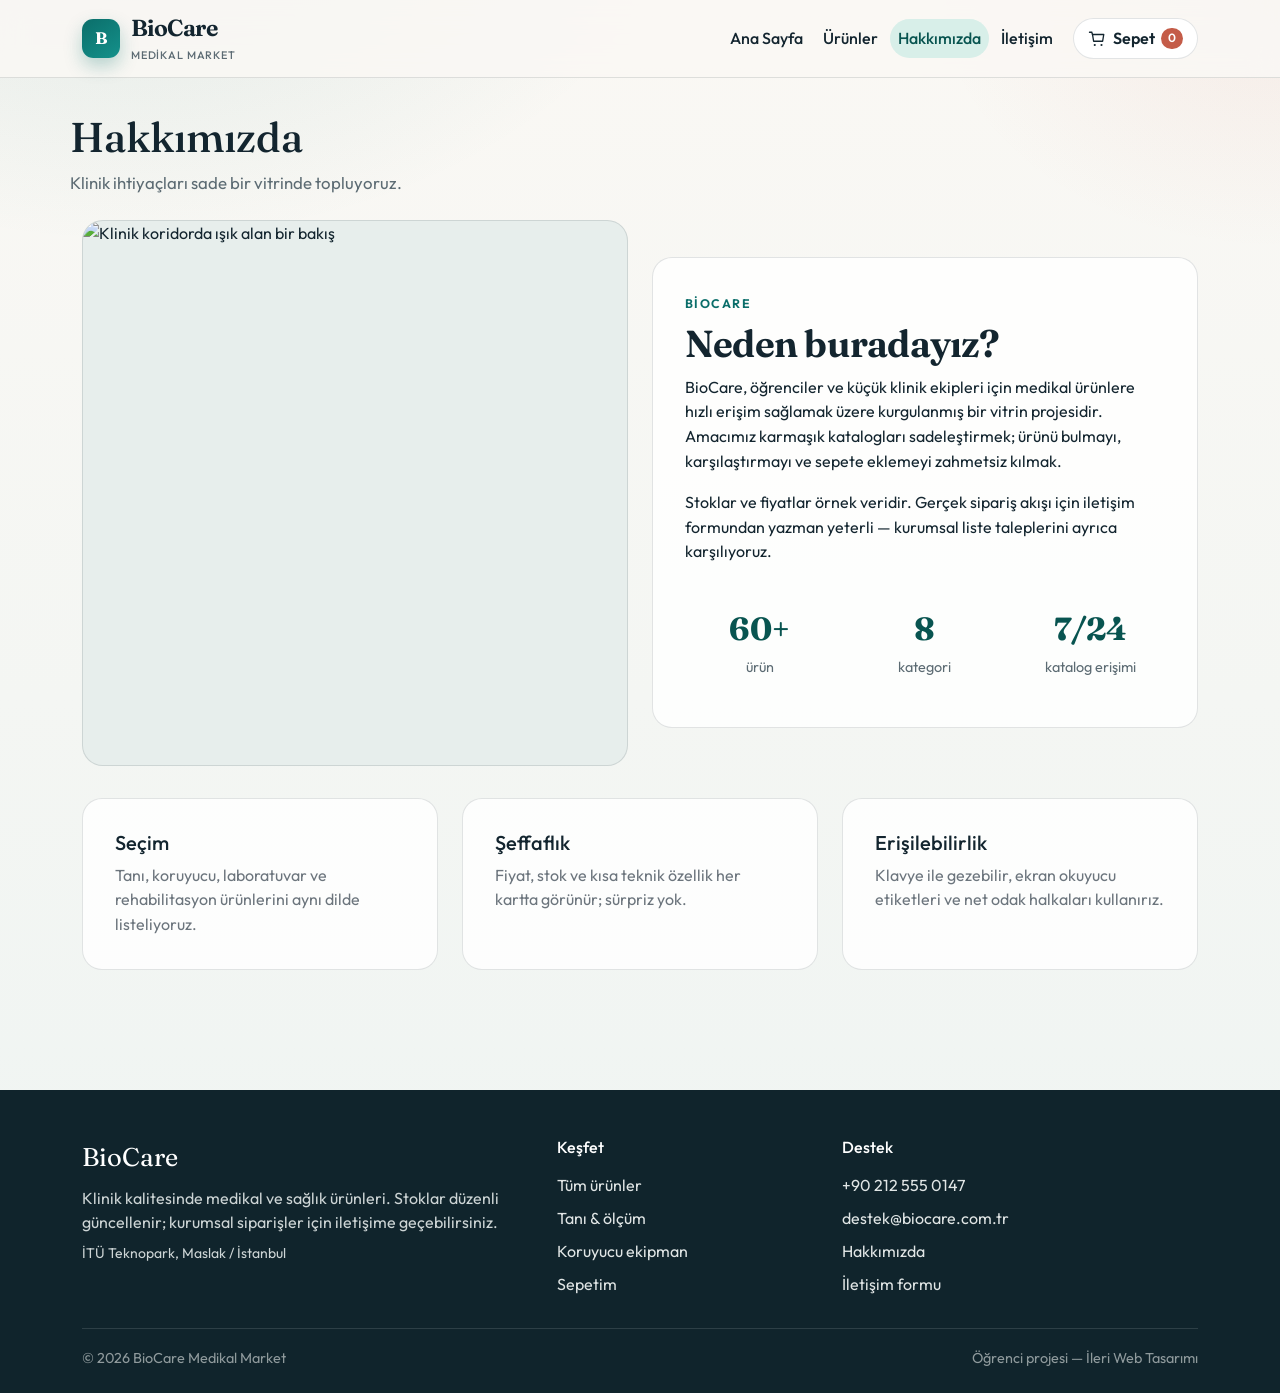
==== hakkimizda.html @ f1eca4d8 "BioCare medikal e-ticaret frontend: Bootstrap 5 + Vue 3 Çok sayfalı biyomedikal vitrin; 64 ürün JSON" ====
<!DOCTYPE html>
<html lang="tr">
<head>
  <meta charset="UTF-8">
  <meta name="viewport" content="width=device-width, initial-scale=1">
  <meta name="description" content="BioCare hakkında — medikal tedarik yaklaşımımız.">
  <title>Hakkımızda | BioCare</title>
  <link rel="preconnect" href="https://fonts.googleapis.com">
  <link rel="preconnect" href="https://fonts.gstatic.com" crossorigin>
  <link href="https://fonts.googleapis.com/css2?family=Fraunces:opsz,wght@9..144,500;9..144,650&family=Outfit:wght@400;500;600;700&display=swap" rel="stylesheet">
  <link href="https://cdn.jsdelivr.net/npm/bootstrap@5.3.3/dist/css/bootstrap.min.css" rel="stylesheet">
  <link href="css/main.css" rel="stylesheet">
</head>
<body data-page="hakkimizda">
  <a class="skip-link" href="#icerik">İçeriğe atla</a>
  <div id="site-header"></div>

  <main id="icerik">
    <div class="container bc-page-hero">
      <h1>Hakkımızda</h1>
      <p class="bc-lead">Klinik ihtiyaçları sade bir vitrinde topluyoruz.</p>
    </div>

    <section class="bc-section pt-3">
      <div class="container">
        <div class="row g-4 align-items-center">
          <div class="col-lg-6">
            <div class="bc-detail-media">
              <img
                src="https://images.unsplash.com/photo-1631815588090-d4bfec5b1ccb?auto=format&fit=crop&w=1200&q=80"
                alt="Klinik koridorda ışık alan bir bakış"
                width="1200"
                height="900">
            </div>
          </div>
          <div class="col-lg-6">
            <div class="bc-panel">
              <span class="bc-kicker">BioCare</span>
              <h2 class="bc-title h3">Neden buradayız?</h2>
              <p>
                BioCare, öğrenciler ve küçük klinik ekipleri için medikal ürünlere hızlı erişim
                sağlamak üzere kurgulanmış bir vitrin projesidir. Amacımız karmaşık katalogları
                sadeleştirmek; ürünü bulmayı, karşılaştırmayı ve sepete eklemeyi zahmetsiz kılmak.
              </p>
              <p class="mb-0">
                Stoklar ve fiyatlar örnek veridir. Gerçek sipariş akışı için iletişim formundan
                yazman yeterli — kurumsal liste taleplerini ayrıca karşılıyoruz.
              </p>
              <div class="bc-stat-row">
                <div class="bc-stat"><strong>60+</strong><span>ürün</span></div>
                <div class="bc-stat"><strong>8</strong><span>kategori</span></div>
                <div class="bc-stat"><strong>7/24</strong><span>katalog erişimi</span></div>
              </div>
            </div>
          </div>
        </div>

        <div class="row g-4 mt-2">
          <div class="col-md-4">
            <div class="bc-panel h-100">
              <h3 class="h5">Seçim</h3>
              <p class="mb-0 text-secondary">Tanı, koruyucu, laboratuvar ve rehabilitasyon ürünlerini aynı dilde listeliyoruz.</p>
            </div>
          </div>
          <div class="col-md-4">
            <div class="bc-panel h-100">
              <h3 class="h5">Şeffaflık</h3>
              <p class="mb-0 text-secondary">Fiyat, stok ve kısa teknik özellik her kartta görünür; sürpriz yok.</p>
            </div>
          </div>
          <div class="col-md-4">
            <div class="bc-panel h-100">
              <h3 class="h5">Erişilebilirlik</h3>
              <p class="mb-0 text-secondary">Klavye ile gezebilir, ekran okuyucu etiketleri ve net odak halkaları kullanırız.</p>
            </div>
          </div>
        </div>
      </div>
    </section>
  </main>

  <div id="site-footer"></div>

  <script src="https://cdn.jsdelivr.net/npm/bootstrap@5.3.3/dist/js/bootstrap.bundle.min.js"></script>
  <script src="js/cart.js"></script>
  <script src="js/utils.js"></script>
  <script src="js/static.js"></script>
</body>
</html>
---- css/main.css ----
/* BioCare — ana stiller
   Renk ve tipografi değişkenlerini buradan kolayca değiştirebilirsin. */

:root {
  --bc-ink: #13252f;
  --bc-teal: #0b6e6a;
  --bc-teal-dark: #085450;
  --bc-mint: #d8efe9;
  --bc-sand: #f3efe6;
  --bc-cream: #faf8f4;
  --bc-coral: #c45c48;
  --bc-line: rgba(19, 37, 47, 0.12);
  --bc-muted: #5c6b73;
  --bc-white: #ffffff;
  --bc-shadow: 0 18px 40px rgba(19, 37, 47, 0.08);
  --bc-radius: 1.1rem;
  --bc-font-display: "Fraunces", Georgia, serif;
  --bc-font-body: "Outfit", system-ui, sans-serif;
  --bc-max: 1140px;
  --bc-header-h: 4.5rem;
}

*,
*::before,
*::after {
  box-sizing: border-box;
}

html {
  scroll-behavior: smooth;
}

body {
  margin: 0;
  font-family: var(--bc-font-body);
  color: var(--bc-ink);
  background:
    radial-gradient(ellipse 80% 50% at 10% -10%, rgba(11, 110, 106, 0.12), transparent 55%),
    radial-gradient(ellipse 60% 40% at 100% 0%, rgba(196, 92, 72, 0.08), transparent 45%),
    linear-gradient(180deg, var(--bc-cream) 0%, #eef4f2 100%);
  min-height: 100vh;
  line-height: 1.55;
}

img {
  max-width: 100%;
  height: auto;
  display: block;
}

a {
  color: var(--bc-teal-dark);
  text-decoration-thickness: 1px;
  text-underline-offset: 0.2em;
}

a:hover {
  color: var(--bc-coral);
}

:focus-visible {
  outline: 3px solid var(--bc-teal);
  outline-offset: 3px;
}

.skip-link {
  position: absolute;
  left: 1rem;
  top: -100px;
  z-index: 2000;
  background: var(--bc-ink);
  color: var(--bc-white);
  padding: 0.75rem 1rem;
  border-radius: 0.5rem;
}

.skip-link:focus {
  top: 1rem;
}

/* ---------- Header ---------- */
.bc-header {
  position: sticky;
  top: 0;
  z-index: 1030;
  backdrop-filter: blur(14px);
  background: rgba(250, 248, 244, 0.88);
  border-bottom: 1px solid var(--bc-line);
}

.bc-brand {
  display: inline-flex;
  align-items: center;
  gap: 0.65rem;
  text-decoration: none;
  color: var(--bc-ink);
}

.bc-brand:hover {
  color: var(--bc-ink);
}

.bc-brand__mark {
  width: 2.4rem;
  height: 2.4rem;
  border-radius: 0.7rem;
  background: linear-gradient(145deg, var(--bc-teal) 0%, #14918b 100%);
  color: var(--bc-white);
  display: grid;
  place-items: center;
  font-family: var(--bc-font-display);
  font-weight: 700;
  font-size: 1.05rem;
  box-shadow: 0 8px 18px rgba(11, 110, 106, 0.28);
}

.bc-brand__text {
  font-family: var(--bc-font-display);
  font-size: 1.45rem;
  font-weight: 650;
  letter-spacing: -0.02em;
  line-height: 1;
}

.bc-brand__sub {
  display: block;
  font-family: var(--bc-font-body);
  font-size: 0.68rem;
  font-weight: 500;
  letter-spacing: 0.08em;
  text-transform: uppercase;
  color: var(--bc-muted);
  margin-top: 0.2rem;
}

.bc-nav .nav-link {
  color: var(--bc-ink);
  font-weight: 500;
  padding: 0.45rem 0.85rem;
  border-radius: 999px;
}

.bc-nav .nav-link:hover,
.bc-nav .nav-link.active {
  background: var(--bc-mint);
  color: var(--bc-teal-dark);
}

.bc-cart-btn {
  position: relative;
  border: 1px solid var(--bc-line);
  background: var(--bc-white);
  color: var(--bc-ink);
  border-radius: 999px;
  padding: 0.45rem 0.9rem;
  display: inline-flex;
  align-items: center;
  gap: 0.4rem;
  font-weight: 600;
  text-decoration: none;
}

.bc-cart-btn:hover {
  border-color: var(--bc-teal);
  color: var(--bc-teal-dark);
}

.bc-cart-count {
  min-width: 1.35rem;
  height: 1.35rem;
  border-radius: 999px;
  background: var(--bc-coral);
  color: #fff;
  font-size: 0.75rem;
  display: inline-grid;
  place-items: center;
  padding: 0 0.3rem;
}

/* ---------- Hero ---------- */
.bc-hero {
  position: relative;
  min-height: min(88vh, 760px);
  display: grid;
  align-items: end;
  overflow: hidden;
  color: #f7fbfa;
}

.bc-hero__media {
  position: absolute;
  inset: 0;
  z-index: 0;
}

.bc-hero__media img {
  width: 100%;
  height: 100%;
  object-fit: cover;
  transform: scale(1.04);
  animation: bc-kenburns 18s ease-in-out infinite alternate;
}

.bc-hero__shade {
  position: absolute;
  inset: 0;
  background:
    linear-gradient(90deg, rgba(10, 28, 34, 0.82) 0%, rgba(10, 28, 34, 0.45) 48%, rgba(10, 28, 34, 0.2) 100%),
    linear-gradient(0deg, rgba(10, 28, 34, 0.55) 0%, transparent 45%);
}

.bc-hero__content {
  position: relative;
  z-index: 1;
  padding: clamp(3rem, 8vw, 5.5rem) 0 clamp(2.5rem, 6vw, 4rem);
  max-width: 36rem;
}

.bc-hero__brand {
  font-family: var(--bc-font-display);
  font-size: clamp(2.8rem, 7vw, 4.6rem);
  font-weight: 650;
  letter-spacing: -0.03em;
  line-height: 0.95;
  margin: 0 0 1rem;
  animation: bc-rise 0.9s ease both;
}

.bc-hero__lead {
  font-size: clamp(1.05rem, 2.2vw, 1.25rem);
  color: rgba(247, 251, 250, 0.9);
  margin: 0 0 1.6rem;
  max-width: 28rem;
  animation: bc-rise 0.9s ease 0.12s both;
}

.bc-hero__actions {
  display: flex;
  flex-wrap: wrap;
  gap: 0.75rem;
  animation: bc-rise 0.9s ease 0.22s both;
}

@keyframes bc-kenburns {
  from { transform: scale(1.04) translate3d(0, 0, 0); }
  to { transform: scale(1.1) translate3d(-1.5%, 1%, 0); }
}

@keyframes bc-rise {
  from { opacity: 0; transform: translateY(18px); }
  to { opacity: 1; transform: translateY(0); }
}

@keyframes bc-fade-in {
  from { opacity: 0; }
  to { opacity: 1; }
}

/* ---------- Buttons ---------- */
.btn-bc {
  --bs-btn-bg: var(--bc-teal);
  --bs-btn-border-color: var(--bc-teal);
  --bs-btn-hover-bg: var(--bc-teal-dark);
  --bs-btn-hover-border-color: var(--bc-teal-dark);
  --bs-btn-color: #fff;
  --bs-btn-hover-color: #fff;
  --bs-btn-active-bg: var(--bc-teal-dark);
  --bs-btn-active-border-color: var(--bc-teal-dark);
  --bs-btn-active-color: #fff;
  border-radius: 999px;
  font-weight: 600;
  padding: 0.7rem 1.35rem;
}

.btn-bc-outline {
  --bs-btn-color: #f7fbfa;
  --bs-btn-border-color: rgba(247, 251, 250, 0.55);
  --bs-btn-hover-bg: rgba(247, 251, 250, 0.12);
  --bs-btn-hover-border-color: #f7fbfa;
  --bs-btn-hover-color: #fff;
  border-radius: 999px;
  font-weight: 600;
  padding: 0.7rem 1.35rem;
}

.btn-bc-ghost {
  border-radius: 999px;
  font-weight: 600;
  border: 1px solid var(--bc-line);
  background: var(--bc-white);
  color: var(--bc-ink);
}

.btn-bc-ghost:hover {
  border-color: var(--bc-teal);
  color: var(--bc-teal-dark);
  background: var(--bc-mint);
}

.btn-bc-coral {
  background: var(--bc-coral);
  border-color: var(--bc-coral);
  color: #fff;
  border-radius: 999px;
  font-weight: 600;
}

.btn-bc-coral:hover {
  background: #a84a39;
  border-color: #a84a39;
  color: #fff;
}

/* ---------- Sections ---------- */
.bc-section {
  padding: clamp(2.5rem, 6vw, 4.5rem) 0;
}

.bc-section__head {
  max-width: 36rem;
  margin-bottom: 2rem;
}

.bc-kicker {
  display: inline-block;
  font-size: 0.78rem;
  letter-spacing: 0.12em;
  text-transform: uppercase;
  color: var(--bc-teal);
  font-weight: 650;
  margin-bottom: 0.5rem;
}

.bc-title {
  font-family: var(--bc-font-display);
  font-weight: 650;
  letter-spacing: -0.02em;
  font-size: clamp(1.7rem, 3.5vw, 2.35rem);
  margin: 0 0 0.6rem;
  line-height: 1.15;
}

.bc-lead {
  color: var(--bc-muted);
  margin: 0;
  font-size: 1.05rem;
}

/* ---------- Category strip ---------- */
.bc-cats {
  display: grid;
  grid-template-columns: repeat(2, minmax(0, 1fr));
  gap: 0.75rem;
}

@media (min-width: 768px) {
  .bc-cats {
    grid-template-columns: repeat(4, minmax(0, 1fr));
  }
}

.bc-cat {
  display: block;
  text-decoration: none;
  color: var(--bc-ink);
  background: rgba(255, 255, 255, 0.72);
  border: 1px solid var(--bc-line);
  border-radius: var(--bc-radius);
  padding: 1.1rem 1rem;
  transition: transform 0.25s ease, border-color 0.25s ease, background 0.25s ease;
}

.bc-cat:hover {
  transform: translateY(-3px);
  border-color: rgba(11, 110, 106, 0.35);
  background: var(--bc-white);
  color: var(--bc-ink);
}

.bc-cat__icon {
  width: 2.4rem;
  height: 2.4rem;
  border-radius: 0.75rem;
  background: var(--bc-mint);
  color: var(--bc-teal-dark);
  display: grid;
  place-items: center;
  margin-bottom: 0.75rem;
}

.bc-cat__name {
  font-weight: 650;
  font-size: 0.98rem;
}

.bc-cat__count {
  display: block;
  color: var(--bc-muted);
  font-size: 0.85rem;
  margin-top: 0.15rem;
}

/* ---------- Product cards ---------- */
.bc-grid {
  display: grid;
  grid-template-columns: repeat(2, minmax(0, 1fr));
  gap: 1rem;
}

@media (min-width: 768px) {
  .bc-grid {
    grid-template-columns: repeat(3, minmax(0, 1fr));
    gap: 1.25rem;
  }
}

@media (min-width: 1100px) {
  .bc-grid {
    grid-template-columns: repeat(4, minmax(0, 1fr));
  }
}

.bc-product {
  background: var(--bc-white);
  border: 1px solid var(--bc-line);
  border-radius: calc(var(--bc-radius) + 0.15rem);
  overflow: hidden;
  display: flex;
  flex-direction: column;
  height: 100%;
  transition: transform 0.28s ease, box-shadow 0.28s ease;
  animation: bc-fade-in 0.5s ease both;
}

.bc-product:hover {
  transform: translateY(-4px);
  box-shadow: var(--bc-shadow);
}

.bc-product__media {
  position: relative;
  aspect-ratio: 1 / 1;
  background: #e7eeec;
  overflow: hidden;
}

.bc-product__media img {
  width: 100%;
  height: 100%;
  object-fit: cover;
  transition: transform 0.45s ease;
}

.bc-product:hover .bc-product__media img {
  transform: scale(1.05);
}

.bc-product__badge {
  position: absolute;
  left: 0.75rem;
  top: 0.75rem;
  background: var(--bc-ink);
  color: #fff;
  font-size: 0.72rem;
  font-weight: 650;
  letter-spacing: 0.04em;
  text-transform: uppercase;
  padding: 0.3rem 0.55rem;
  border-radius: 0.4rem;
}

.bc-product__badge.is-sale {
  background: var(--bc-coral);
}

.bc-product__body {
  padding: 0.95rem 1rem 1.1rem;
  display: flex;
  flex-direction: column;
  flex: 1;
  gap: 0.35rem;
}

.bc-product__cat {
  font-size: 0.75rem;
  letter-spacing: 0.06em;
  text-transform: uppercase;
  color: var(--bc-muted);
  font-weight: 600;
}

.bc-product__name {
  font-family: var(--bc-font-display);
  font-size: 1.05rem;
  font-weight: 600;
  margin: 0;
  line-height: 1.25;
}

.bc-product__name a {
  color: inherit;
  text-decoration: none;
}

.bc-product__name a:hover {
  color: var(--bc-teal);
}

.bc-product__meta {
  display: flex;
  align-items: center;
  justify-content: space-between;
  gap: 0.5rem;
  margin-top: auto;
  padding-top: 0.55rem;
}

.bc-price {
  font-weight: 700;
  font-size: 1.05rem;
  color: var(--bc-ink);
}

.bc-price s {
  color: var(--bc-muted);
  font-weight: 500;
  font-size: 0.85rem;
  margin-right: 0.35rem;
}

.bc-rating {
  font-size: 0.85rem;
  color: var(--bc-muted);
  white-space: nowrap;
}

.bc-rating span {
  color: #b7791f;
  font-weight: 700;
}

.bc-product__actions {
  display: grid;
  grid-template-columns: 1fr auto;
  gap: 0.45rem;
  margin-top: 0.65rem;
}

.bc-product__actions .btn {
  border-radius: 999px;
  font-size: 0.88rem;
  padding: 0.45rem 0.8rem;
}

/* ---------- Filters ---------- */
.bc-toolbar {
  background: rgba(255, 255, 255, 0.8);
  border: 1px solid var(--bc-line);
  border-radius: var(--bc-radius);
  padding: 1rem;
  margin-bottom: 1.5rem;
}

.bc-toolbar .form-control,
.bc-toolbar .form-select {
  border-radius: 0.75rem;
  border-color: var(--bc-line);
  padding: 0.65rem 0.9rem;
}

.bc-toolbar .form-control:focus,
.bc-toolbar .form-select:focus {
  border-color: var(--bc-teal);
  box-shadow: 0 0 0 0.2rem rgba(11, 110, 106, 0.18);
}

.bc-chip-row {
  display: flex;
  flex-wrap: wrap;
  gap: 0.45rem;
}

.bc-chip {
  border: 1px solid var(--bc-line);
  background: var(--bc-white);
  color: var(--bc-ink);
  border-radius: 999px;
  padding: 0.35rem 0.85rem;
  font-size: 0.88rem;
  font-weight: 550;
}

.bc-chip.is-active,
.bc-chip:hover {
  background: var(--bc-mint);
  border-color: rgba(11, 110, 106, 0.35);
  color: var(--bc-teal-dark);
}

.bc-result-count {
  color: var(--bc-muted);
  font-size: 0.92rem;
}

/* ---------- Product detail ---------- */
.bc-detail-media {
  border-radius: calc(var(--bc-radius) + 0.2rem);
  overflow: hidden;
  background: #e7eeec;
  border: 1px solid var(--bc-line);
}

.bc-detail-media img {
  width: 100%;
  aspect-ratio: 1;
  object-fit: cover;
}

.bc-thumbs {
  display: flex;
  gap: 0.5rem;
  margin-top: 0.75rem;
}

.bc-thumbs button {
  border: 2px solid transparent;
  padding: 0;
  border-radius: 0.7rem;
  overflow: hidden;
  width: 4.5rem;
  height: 4.5rem;
  background: #e7eeec;
}

.bc-thumbs button.is-active,
.bc-thumbs button:hover {
  border-color: var(--bc-teal);
}

.bc-thumbs img {
  width: 100%;
  height: 100%;
  object-fit: cover;
}

.bc-spec-list {
  list-style: none;
  padding: 0;
  margin: 1rem 0 0;
}

.bc-spec-list li {
  position: relative;
  padding: 0.45rem 0 0.45rem 1.4rem;
  border-bottom: 1px dashed var(--bc-line);
}

.bc-spec-list li::before {
  content: "";
  width: 0.55rem;
  height: 0.55rem;
  border-radius: 50%;
  background: var(--bc-teal);
  position: absolute;
  left: 0.2rem;
  top: 0.85rem;
}

/* ---------- Cart ---------- */
.bc-cart-table {
  background: var(--bc-white);
  border: 1px solid var(--bc-line);
  border-radius: var(--bc-radius);
  overflow: hidden;
}

.bc-cart-item {
  display: grid;
  grid-template-columns: 4.5rem 1fr auto;
  gap: 0.85rem;
  padding: 1rem;
  border-bottom: 1px solid var(--bc-line);
  align-items: center;
}

.bc-cart-item:last-child {
  border-bottom: 0;
}

.bc-cart-item img {
  width: 4.5rem;
  height: 4.5rem;
  object-fit: cover;
  border-radius: 0.7rem;
}

.bc-qty {
  display: inline-flex;
  align-items: center;
  border: 1px solid var(--bc-line);
  border-radius: 999px;
  overflow: hidden;
}

.bc-qty button {
  border: 0;
  background: transparent;
  width: 2rem;
  height: 2rem;
  font-weight: 700;
}

.bc-qty span {
  min-width: 1.5rem;
  text-align: center;
  font-weight: 650;
}

.bc-summary {
  background: var(--bc-white);
  border: 1px solid var(--bc-line);
  border-radius: var(--bc-radius);
  padding: 1.25rem;
  position: sticky;
  top: calc(var(--bc-header-h) + 1rem);
}

/* ---------- About / Contact ---------- */
.bc-panel {
  background: rgba(255, 255, 255, 0.82);
  border: 1px solid var(--bc-line);
  border-radius: calc(var(--bc-radius) + 0.15rem);
  padding: clamp(1.25rem, 3vw, 2rem);
}

.bc-stat-row {
  display: grid;
  grid-template-columns: repeat(3, minmax(0, 1fr));
  gap: 1rem;
  margin-top: 1.5rem;
}

.bc-stat {
  text-align: center;
  padding: 1rem 0.5rem;
}

.bc-stat strong {
  display: block;
  font-family: var(--bc-font-display);
  font-size: clamp(1.5rem, 3vw, 2rem);
  color: var(--bc-teal-dark);
}

.bc-stat span {
  color: var(--bc-muted);
  font-size: 0.9rem;
}

.bc-form .form-control,
.bc-form .form-select {
  border-radius: 0.75rem;
  border-color: var(--bc-line);
  padding: 0.7rem 0.95rem;
}

.bc-form .form-control:focus,
.bc-form .form-select:focus {
  border-color: var(--bc-teal);
  box-shadow: 0 0 0 0.2rem rgba(11, 110, 106, 0.18);
}

.bc-form label {
  font-weight: 600;
  margin-bottom: 0.35rem;
}

/* ---------- Footer ---------- */
.bc-footer {
  margin-top: 3rem;
  background: #10242c;
  color: rgba(247, 251, 250, 0.82);
  padding: 3rem 0 1.5rem;
}

.bc-footer a {
  color: rgba(247, 251, 250, 0.9);
  text-decoration: none;
}

.bc-footer a:hover {
  color: #fff;
  text-decoration: underline;
}

.bc-footer__brand {
  font-family: var(--bc-font-display);
  font-size: 1.6rem;
  color: #fff;
  margin-bottom: 0.5rem;
}

.bc-footer__bottom {
  border-top: 1px solid rgba(255, 255, 255, 0.12);
  margin-top: 2rem;
  padding-top: 1.1rem;
  font-size: 0.9rem;
  color: rgba(247, 251, 250, 0.55);
}

/* ---------- Toast ---------- */
.bc-toast-wrap {
  position: fixed;
  right: 1rem;
  bottom: 1rem;
  z-index: 1080;
  display: grid;
  gap: 0.5rem;
}

.bc-toast {
  background: var(--bc-ink);
  color: #fff;
  padding: 0.85rem 1.1rem;
  border-radius: 0.85rem;
  box-shadow: var(--bc-shadow);
  animation: bc-rise 0.35s ease both;
  max-width: 20rem;
}

/* ---------- Empty / loading ---------- */
.bc-empty {
  text-align: center;
  padding: 3rem 1rem;
  color: var(--bc-muted);
}

.bc-page-hero {
  padding: 2.2rem 0 0.5rem;
}

.bc-page-hero h1 {
  font-family: var(--bc-font-display);
  font-size: clamp(1.8rem, 4vw, 2.6rem);
  margin: 0 0 0.4rem;
}

/* Reduced motion */
@media (prefers-reduced-motion: reduce) {
  html { scroll-behavior: auto; }
  .bc-hero__media img,
  .bc-product,
  .bc-hero__brand,
  .bc-hero__lead,
  .bc-hero__actions,
  .bc-toast {
    animation: none !important;
  }
  .bc-product:hover .bc-product__media img,
  .bc-product:hover {
    transform: none;
  }
}

/* Mobile tweaks */
@media (max-width: 575.98px) {
  .bc-product__actions {
    grid-template-columns: 1fr;
  }

  .bc-cart-item {
    grid-template-columns: 3.5rem 1fr;
  }

  .bc-cart-item__price {
    grid-column: 2;
  }

  .bc-stat-row {
    grid-template-columns: 1fr;
  }
}
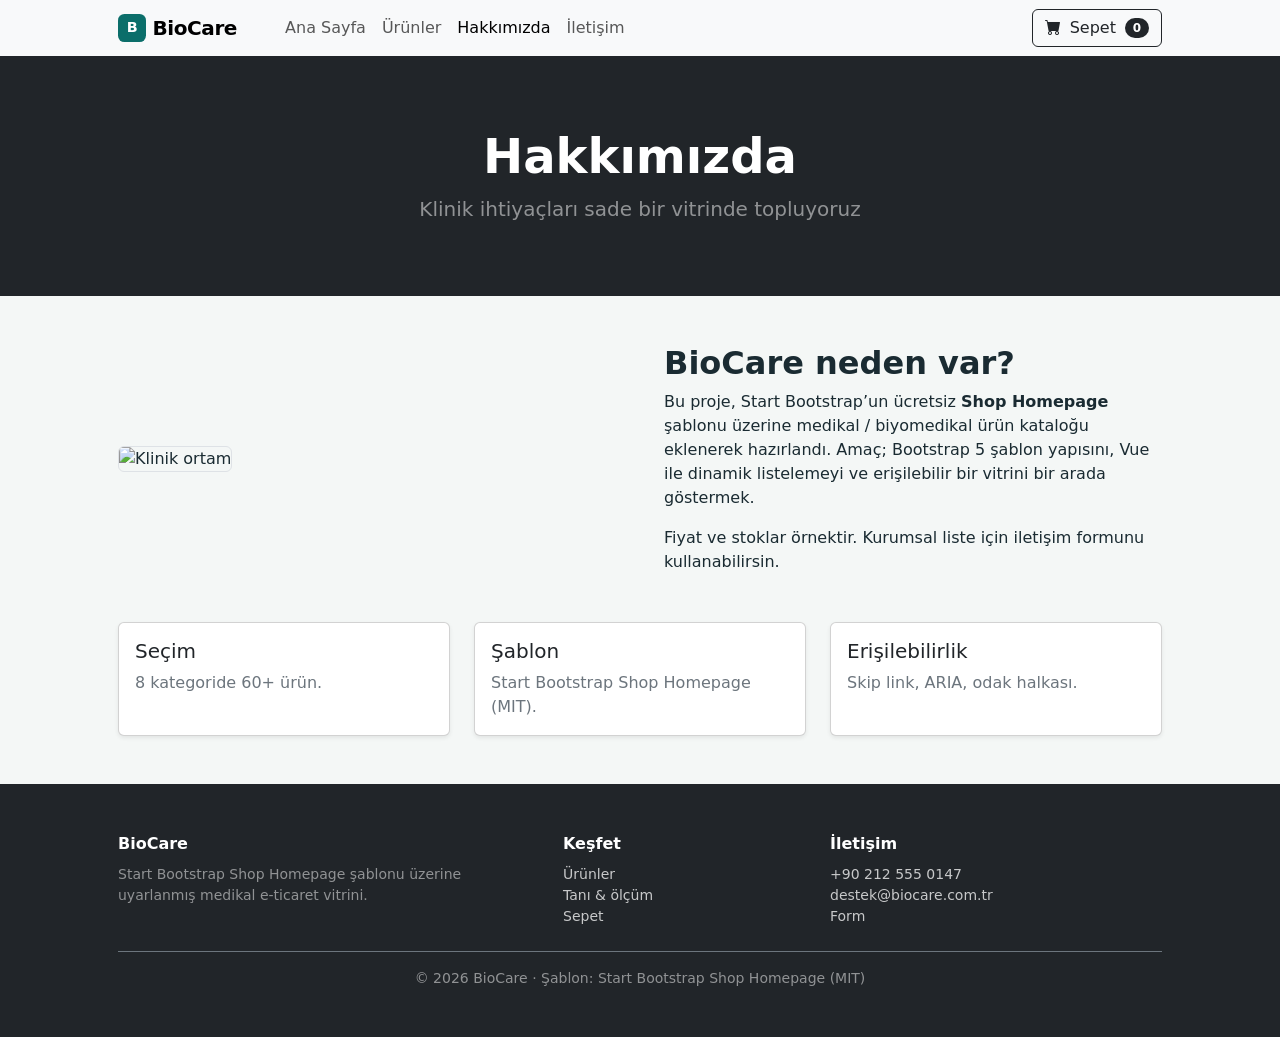
==== commit c6594b90: "Start Bootstrap Shop Homepage şablonuna geç BioCare vitrini artık Start Bootstrap Shop Homepage (BS5" ====
--- a/hakkimizda.html
+++ b/hakkimizda.html
@@ -1,87 +1,60 @@
 <!DOCTYPE html>
 <html lang="tr">
 <head>
-  <meta charset="UTF-8">
-  <meta name="viewport" content="width=device-width, initial-scale=1">
-  <meta name="description" content="BioCare hakkında — medikal tedarik yaklaşımımız.">
+  <meta charset="utf-8">
+  <meta name="viewport" content="width=device-width, initial-scale=1, shrink-to-fit=no">
   <title>Hakkımızda | BioCare</title>
-  <link rel="preconnect" href="https://fonts.googleapis.com">
-  <link rel="preconnect" href="https://fonts.gstatic.com" crossorigin>
-  <link href="https://fonts.googleapis.com/css2?family=Fraunces:opsz,wght@9..144,500;9..144,650&family=Outfit:wght@400;500;600;700&display=swap" rel="stylesheet">
-  <link href="https://cdn.jsdelivr.net/npm/bootstrap@5.3.3/dist/css/bootstrap.min.css" rel="stylesheet">
-  <link href="css/main.css" rel="stylesheet">
+  <link rel="stylesheet" href="https://cdn.jsdelivr.net/npm/bootstrap@5.3.3/dist/css/bootstrap.min.css">
+  <link rel="stylesheet" href="https://cdn.jsdelivr.net/npm/bootstrap-icons@1.11.3/font/bootstrap-icons.min.css">
+  <link rel="stylesheet" href="css/styles.css">
 </head>
 <body data-page="hakkimizda">
   <a class="skip-link" href="#icerik">İçeriğe atla</a>
   <div id="site-header"></div>
 
-  <main id="icerik">
-    <div class="container bc-page-hero">
-      <h1>Hakkımızda</h1>
-      <p class="bc-lead">Klinik ihtiyaçları sade bir vitrinde topluyoruz.</p>
+  <header class="bg-dark py-5">
+    <div class="container px-4 px-lg-5 my-4 text-center text-white">
+      <h1 class="display-5 fw-bolder">Hakkımızda</h1>
+      <p class="lead text-white-50 mb-0">Klinik ihtiyaçları sade bir vitrinde topluyoruz</p>
     </div>
+  </header>
 
-    <section class="bc-section pt-3">
-      <div class="container">
-        <div class="row g-4 align-items-center">
-          <div class="col-lg-6">
-            <div class="bc-detail-media">
-              <img
-                src="https://images.unsplash.com/photo-1631815588090-d4bfec5b1ccb?auto=format&fit=crop&w=1200&q=80"
-                alt="Klinik koridorda ışık alan bir bakış"
-                width="1200"
-                height="900">
-            </div>
-          </div>
-          <div class="col-lg-6">
-            <div class="bc-panel">
-              <span class="bc-kicker">BioCare</span>
-              <h2 class="bc-title h3">Neden buradayız?</h2>
-              <p>
-                BioCare, öğrenciler ve küçük klinik ekipleri için medikal ürünlere hızlı erişim
-                sağlamak üzere kurgulanmış bir vitrin projesidir. Amacımız karmaşık katalogları
-                sadeleştirmek; ürünü bulmayı, karşılaştırmayı ve sepete eklemeyi zahmetsiz kılmak.
-              </p>
-              <p class="mb-0">
-                Stoklar ve fiyatlar örnek veridir. Gerçek sipariş akışı için iletişim formundan
-                yazman yeterli — kurumsal liste taleplerini ayrıca karşılıyoruz.
-              </p>
-              <div class="bc-stat-row">
-                <div class="bc-stat"><strong>60+</strong><span>ürün</span></div>
-                <div class="bc-stat"><strong>8</strong><span>kategori</span></div>
-                <div class="bc-stat"><strong>7/24</strong><span>katalog erişimi</span></div>
-              </div>
-            </div>
-          </div>
+  <main id="icerik" class="py-5">
+    <div class="container px-4 px-lg-5">
+      <div class="row gx-4 gx-lg-5 align-items-center mb-5">
+        <div class="col-lg-6 mb-4 mb-lg-0">
+          <img class="img-fluid rounded border"
+            src="https://images.unsplash.com/photo-1631815588090-d4bfec5b1ccb?auto=format&fit=crop&w=1200&q=80"
+            alt="Klinik ortam">
         </div>
-
-        <div class="row g-4 mt-2">
-          <div class="col-md-4">
-            <div class="bc-panel h-100">
-              <h3 class="h5">Seçim</h3>
-              <p class="mb-0 text-secondary">Tanı, koruyucu, laboratuvar ve rehabilitasyon ürünlerini aynı dilde listeliyoruz.</p>
-            </div>
-          </div>
-          <div class="col-md-4">
-            <div class="bc-panel h-100">
-              <h3 class="h5">Şeffaflık</h3>
-              <p class="mb-0 text-secondary">Fiyat, stok ve kısa teknik özellik her kartta görünür; sürpriz yok.</p>
-            </div>
-          </div>
-          <div class="col-md-4">
-            <div class="bc-panel h-100">
-              <h3 class="h5">Erişilebilirlik</h3>
-              <p class="mb-0 text-secondary">Klavye ile gezebilir, ekran okuyucu etiketleri ve net odak halkaları kullanırız.</p>
-            </div>
-          </div>
+        <div class="col-lg-6">
+          <h2 class="fw-bolder">BioCare neden var?</h2>
+          <p>
+            Bu proje, Start Bootstrap’un ücretsiz <strong>Shop Homepage</strong> şablonu üzerine
+            medikal / biyomedikal ürün kataloğu eklenerek hazırlandı. Amaç; Bootstrap 5 şablon
+            yapısını, Vue ile dinamik listelemeyi ve erişilebilir bir vitrini bir arada göstermek.
+          </p>
+          <p class="mb-0">Fiyat ve stoklar örnektir. Kurumsal liste için iletişim formunu kullanabilirsin.</p>
         </div>
       </div>
-    </section>
+      <div class="row g-4">
+        <div class="col-md-4">
+          <div class="card h-100 shadow-sm"><div class="card-body"><h3 class="h5">Seçim</h3><p class="mb-0 text-secondary">8 kategoride 60+ ürün.</p></div></div>
+        </div>
+        <div class="col-md-4">
+          <div class="card h-100 shadow-sm"><div class="card-body"><h3 class="h5">Şablon</h3><p class="mb-0 text-secondary">Start Bootstrap Shop Homepage (MIT).</p></div></div>
+        </div>
+        <div class="col-md-4">
+          <div class="card h-100 shadow-sm"><div class="card-body"><h3 class="h5">Erişilebilirlik</h3><p class="mb-0 text-secondary">Skip link, ARIA, odak halkası.</p></div></div>
+        </div>
+      </div>
+    </div>
   </main>
 
   <div id="site-footer"></div>
 
   <script src="https://cdn.jsdelivr.net/npm/bootstrap@5.3.3/dist/js/bootstrap.bundle.min.js"></script>
+  <script src="js/products-data.js"></script>
   <script src="js/cart.js"></script>
   <script src="js/utils.js"></script>
   <script src="js/static.js"></script>
--- a/css/styles.css
+++ b/css/styles.css
@@ -0,0 +1,187 @@
+/*!
+ * Start Bootstrap - Shop Homepage (https://startbootstrap.com/template/shop-homepage)
+ * Copyright 2013-2023 Start Bootstrap LLC
+ * Licensed under MIT
+ *
+ * BioCare özelleştirmeleri bu dosyada şablonun üzerine eklendi.
+ */
+
+:root {
+  --bc-teal: #0b6e6a;
+  --bc-teal-dark: #085450;
+  --bc-ink: #1a2b32;
+  --bc-muted: #5c6b73;
+  --bc-sand: #f4f7f6;
+  --bc-coral: #c45c48;
+}
+
+body {
+  color: var(--bc-ink);
+  background: var(--bc-sand);
+}
+
+a {
+  color: var(--bc-teal-dark);
+}
+
+a:hover {
+  color: var(--bc-coral);
+}
+
+:focus-visible {
+  outline: 3px solid var(--bc-teal);
+  outline-offset: 2px;
+}
+
+.skip-link {
+  position: absolute;
+  left: 1rem;
+  top: -100px;
+  z-index: 2000;
+  background: #111;
+  color: #fff;
+  padding: 0.75rem 1rem;
+  border-radius: 0.35rem;
+}
+
+.skip-link:focus {
+  top: 1rem;
+}
+
+/* Start Bootstrap shop: ürün kartı görseli */
+.card .card-img-top {
+  width: 100%;
+  aspect-ratio: 1 / 1;
+  object-fit: cover;
+}
+
+.bc-brand-mark {
+  display: inline-flex;
+  align-items: center;
+  justify-content: center;
+  width: 1.75rem;
+  height: 1.75rem;
+  border-radius: 0.4rem;
+  background: var(--bc-teal);
+  color: #fff;
+  font-weight: 700;
+  font-size: 0.9rem;
+  margin-right: 0.4rem;
+}
+
+.navbar-brand {
+  font-weight: 700;
+  letter-spacing: -0.02em;
+}
+
+.bc-hero {
+  background:
+    linear-gradient(120deg, rgba(8, 40, 44, 0.88), rgba(11, 110, 106, 0.72)),
+    url("https://images.unsplash.com/photo-1579684385127-1ef15d508118?auto=format&fit=crop&w=1600&q=80")
+      center / cover no-repeat;
+}
+
+.bc-hero .display-4 {
+  font-weight: 700;
+}
+
+.badge.bc-sale {
+  background: var(--bc-coral) !important;
+}
+
+.btn-bc {
+  --bs-btn-bg: var(--bc-teal);
+  --bs-btn-border-color: var(--bc-teal);
+  --bs-btn-hover-bg: var(--bc-teal-dark);
+  --bs-btn-hover-border-color: var(--bc-teal-dark);
+  --bs-btn-color: #fff;
+  --bs-btn-hover-color: #fff;
+  --bs-btn-active-bg: var(--bc-teal-dark);
+  --bs-btn-active-border-color: var(--bc-teal-dark);
+  --bs-btn-active-color: #fff;
+}
+
+.btn-outline-bc {
+  --bs-btn-color: var(--bc-teal-dark);
+  --bs-btn-border-color: var(--bc-teal);
+  --bs-btn-hover-bg: var(--bc-teal);
+  --bs-btn-hover-border-color: var(--bc-teal);
+  --bs-btn-hover-color: #fff;
+}
+
+.bc-toolbar .form-control,
+.bc-toolbar .form-select {
+  border-radius: 0.5rem;
+}
+
+.bc-chip {
+  border: 1px solid #dee2e6;
+  background: #fff;
+  border-radius: 999px;
+  padding: 0.35rem 0.85rem;
+  font-size: 0.9rem;
+}
+
+.bc-chip.is-active,
+.bc-chip:hover {
+  background: #d8efe9;
+  border-color: var(--bc-teal);
+  color: var(--bc-teal-dark);
+}
+
+.bc-qty {
+  display: inline-flex;
+  align-items: center;
+  border: 1px solid #dee2e6;
+  border-radius: 999px;
+  overflow: hidden;
+  background: #fff;
+}
+
+.bc-qty button {
+  border: 0;
+  background: transparent;
+  width: 2rem;
+  height: 2rem;
+  font-weight: 700;
+}
+
+.bc-qty span {
+  min-width: 1.5rem;
+  text-align: center;
+  font-weight: 600;
+}
+
+.bc-toast-wrap {
+  position: fixed;
+  right: 1rem;
+  bottom: 1rem;
+  z-index: 1080;
+  display: grid;
+  gap: 0.5rem;
+}
+
+.bc-toast {
+  background: #212529;
+  color: #fff;
+  padding: 0.85rem 1.1rem;
+  border-radius: 0.5rem;
+  max-width: 20rem;
+}
+
+footer.bg-dark a {
+  color: rgba(255, 255, 255, 0.75);
+  text-decoration: none;
+}
+
+footer.bg-dark a:hover {
+  color: #fff;
+  text-decoration: underline;
+}
+
+@media (prefers-reduced-motion: reduce) {
+  * {
+    animation: none !important;
+    transition: none !important;
+  }
+}
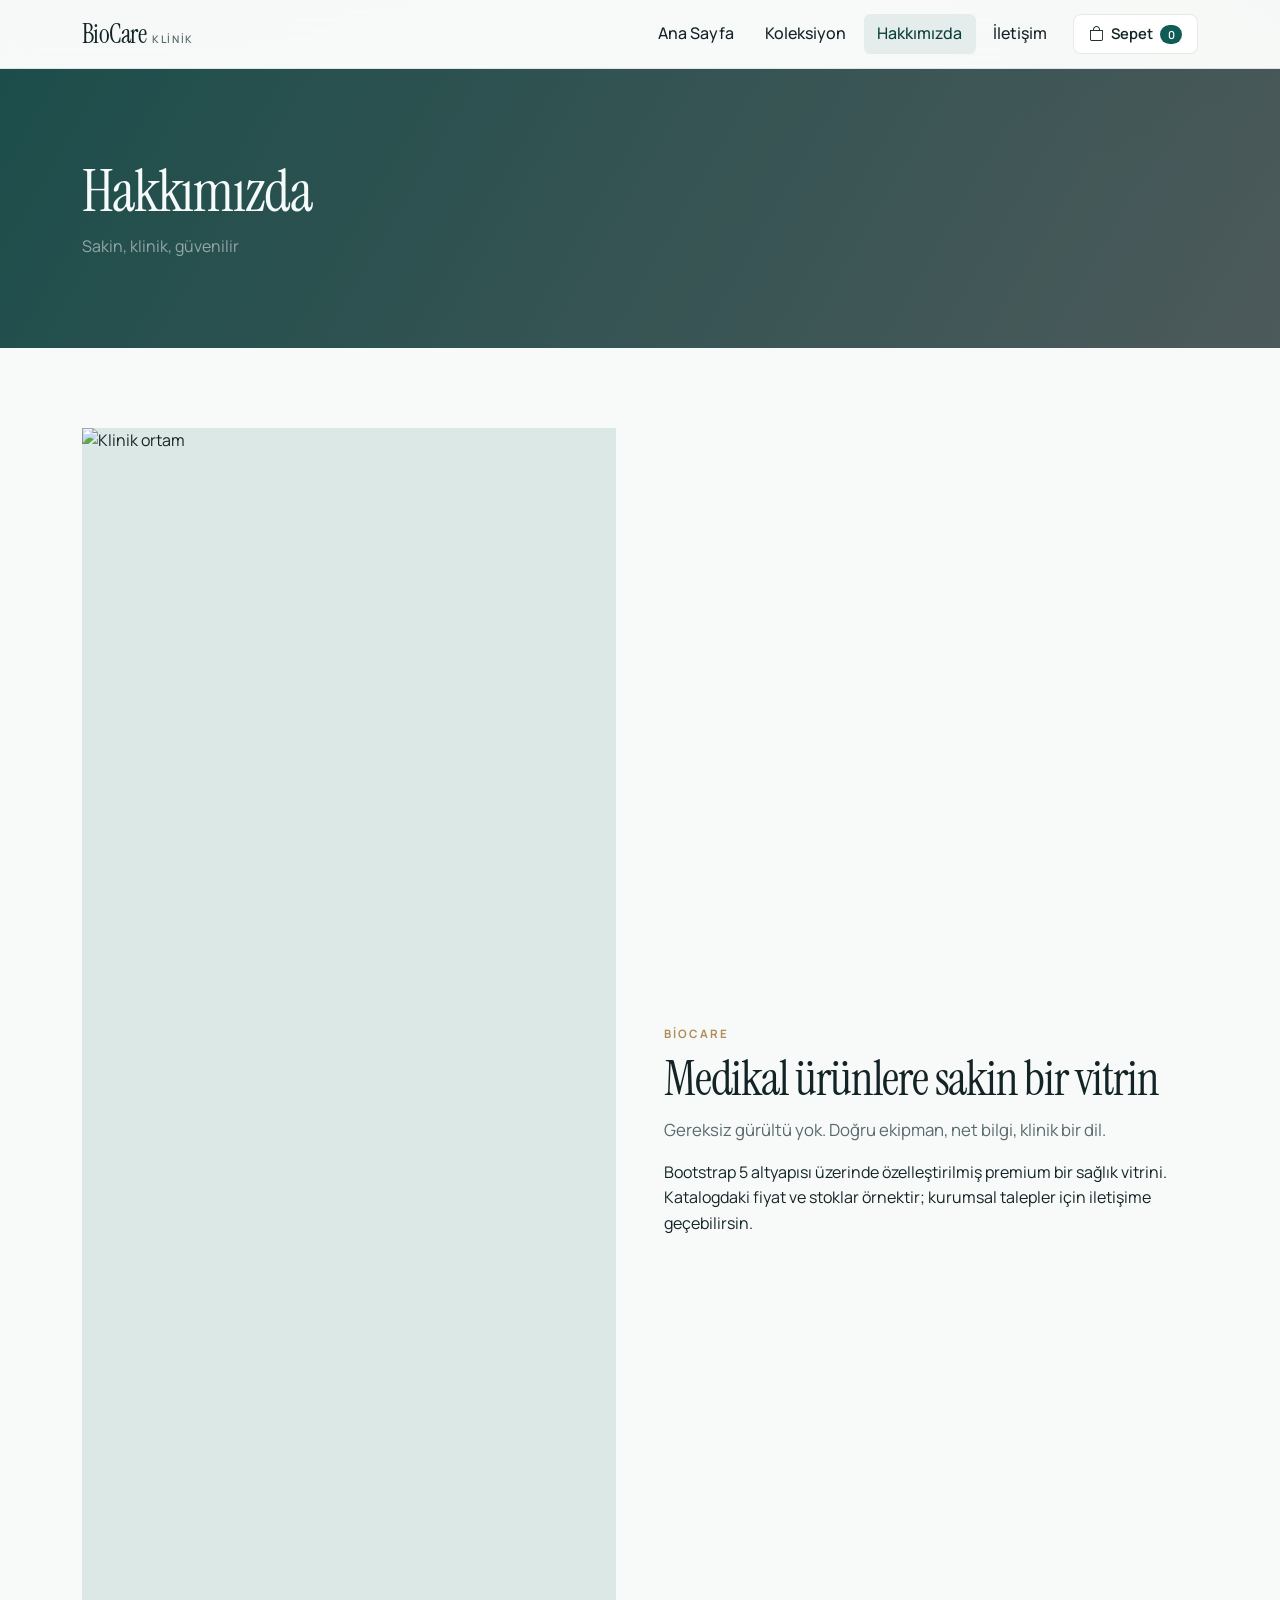
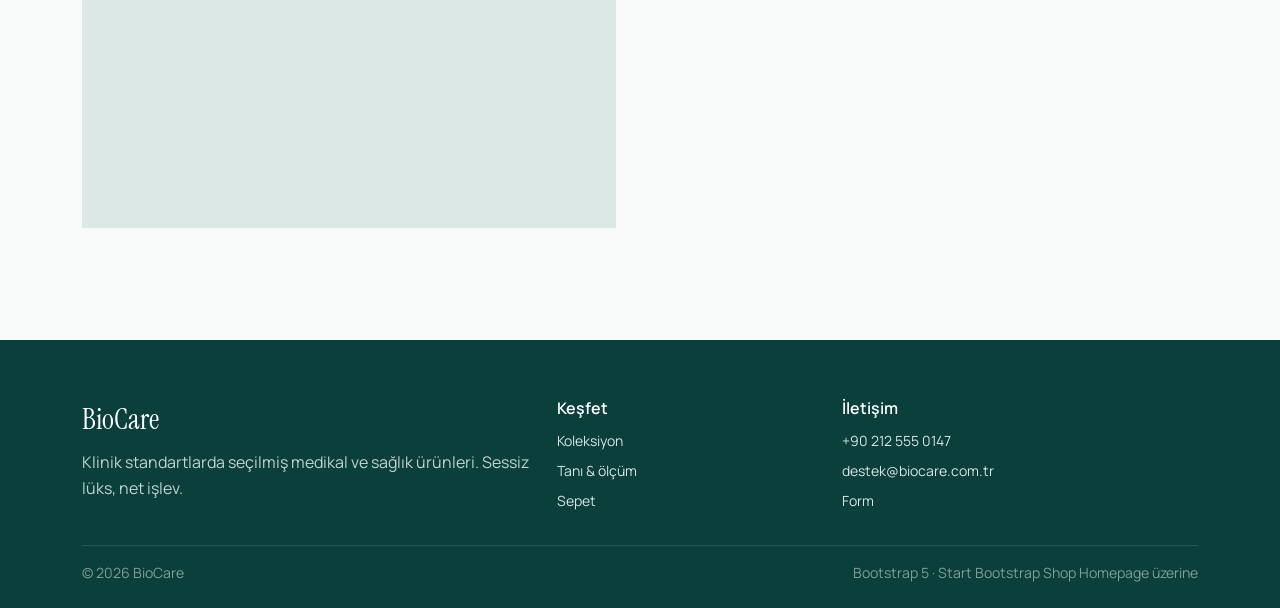
==== commit 7a50eca7: "Premium klinik BioCare vitrin yeniden tasarımı Full-bleed hero, Instrument Serif tipografi, sakin te" ====
--- a/hakkimizda.html
+++ b/hakkimizda.html
@@ -12,40 +12,29 @@
   <a class="skip-link" href="#icerik">İçeriğe atla</a>
   <div id="site-header"></div>
 
-  <header class="bg-dark py-5">
-    <div class="container px-4 px-lg-5 my-4 text-center text-white">
-      <h1 class="display-5 fw-bolder">Hakkımızda</h1>
-      <p class="lead text-white-50 mb-0">Klinik ihtiyaçları sade bir vitrinde topluyoruz</p>
+  <header class="bc-page-banner">
+    <div class="container">
+      <h1>Hakkımızda</h1>
+      <p class="mb-0 text-white-50">Sakin, klinik, güvenilir</p>
     </div>
   </header>
 
-  <main id="icerik" class="py-5">
-    <div class="container px-4 px-lg-5">
-      <div class="row gx-4 gx-lg-5 align-items-center mb-5">
-        <div class="col-lg-6 mb-4 mb-lg-0">
-          <img class="img-fluid rounded border"
-            src="https://images.unsplash.com/photo-1631815588090-d4bfec5b1ccb?auto=format&fit=crop&w=1200&q=80"
-            alt="Klinik ortam">
+  <main id="icerik" class="bc-section">
+    <div class="container">
+      <div class="row g-5 align-items-center">
+        <div class="col-lg-6">
+          <img class="w-100 bc-detail-img"
+            src="https://images.unsplash.com/photo-1579684385127-1ef15d508118?auto=format&fit=crop&w=1400&q=80"
+            alt="Klinik ortam" width="1400" height="1400">
         </div>
         <div class="col-lg-6">
-          <h2 class="fw-bolder">BioCare neden var?</h2>
-          <p>
-            Bu proje, Start Bootstrap’un ücretsiz <strong>Shop Homepage</strong> şablonu üzerine
-            medikal / biyomedikal ürün kataloğu eklenerek hazırlandı. Amaç; Bootstrap 5 şablon
-            yapısını, Vue ile dinamik listelemeyi ve erişilebilir bir vitrini bir arada göstermek.
+          <span class="bc-kicker">BioCare</span>
+          <h2 class="bc-title">Medikal ürünlere sakin bir vitrin</h2>
+          <p class="bc-lead mb-3">Gereksiz gürültü yok. Doğru ekipman, net bilgi, klinik bir dil.</p>
+          <p class="mb-0">
+            Bootstrap 5 altyapısı üzerinde özelleştirilmiş premium bir sağlık vitrini.
+            Katalogdaki fiyat ve stoklar örnektir; kurumsal talepler için iletişime geçebilirsin.
           </p>
-          <p class="mb-0">Fiyat ve stoklar örnektir. Kurumsal liste için iletişim formunu kullanabilirsin.</p>
-        </div>
-      </div>
-      <div class="row g-4">
-        <div class="col-md-4">
-          <div class="card h-100 shadow-sm"><div class="card-body"><h3 class="h5">Seçim</h3><p class="mb-0 text-secondary">8 kategoride 60+ ürün.</p></div></div>
-        </div>
-        <div class="col-md-4">
-          <div class="card h-100 shadow-sm"><div class="card-body"><h3 class="h5">Şablon</h3><p class="mb-0 text-secondary">Start Bootstrap Shop Homepage (MIT).</p></div></div>
-        </div>
-        <div class="col-md-4">
-          <div class="card h-100 shadow-sm"><div class="card-body"><h3 class="h5">Erişilebilirlik</h3><p class="mb-0 text-secondary">Skip link, ARIA, odak halkası.</p></div></div>
         </div>
       </div>
     </div>
--- a/css/styles.css
+++ b/css/styles.css
@@ -1,157 +1,642 @@
 /*!
- * Start Bootstrap - Shop Homepage (https://startbootstrap.com/template/shop-homepage)
- * Copyright 2013-2023 Start Bootstrap LLC
- * Licensed under MIT
- *
- * BioCare özelleştirmeleri bu dosyada şablonun üzerine eklendi.
+ * BioCare — premium klinik vitrin
+ * Altyapı: Bootstrap 5 (Start Bootstrap Shop Homepage iskeleti, MIT)
  */
 
+@import url("https://fonts.googleapis.com/css2?family=Instrument+Serif:ital@0;1&family=Manrope:wght@400;500;600;700&display=swap");
+
 :root {
-  --bc-teal: #0b6e6a;
-  --bc-teal-dark: #085450;
-  --bc-ink: #1a2b32;
-  --bc-muted: #5c6b73;
-  --bc-sand: #f4f7f6;
-  --bc-coral: #c45c48;
-}
+  --bc-ink: #142426;
+  --bc-muted: #5a6a6c;
+  --bc-teal: #0f5c57;
+  --bc-teal-deep: #0a3f3c;
+  --bc-mist: #eef5f3;
+  --bc-paper: #f7faf9;
+  --bc-line: rgba(20, 36, 38, 0.1);
+  --bc-champagne: #b08d57;
+  --bc-white: #ffffff;
+  --bc-font-display: "Instrument Serif", Georgia, serif;
+  --bc-font-body: "Manrope", system-ui, sans-serif;
+  --bc-ease: cubic-bezier(0.22, 1, 0.36, 1);
+}
+
+*,
+*::before,
+*::after { box-sizing: border-box; }
+
+html { scroll-behavior: smooth; }
 
 body {
+  margin: 0;
+  font-family: var(--bc-font-body);
   color: var(--bc-ink);
-  background: var(--bc-sand);
-}
+  background:
+    radial-gradient(900px 480px at 8% -10%, rgba(15, 92, 87, 0.1), transparent 60%),
+    radial-gradient(700px 400px at 100% 0%, rgba(176, 141, 87, 0.08), transparent 50%),
+    var(--bc-paper);
+  line-height: 1.6;
+  -webkit-font-smoothing: antialiased;
+}
+
+img { max-width: 100%; display: block; }
 
 a {
-  color: var(--bc-teal-dark);
-}
-
-a:hover {
-  color: var(--bc-coral);
-}
+  color: var(--bc-teal);
+  text-underline-offset: 0.18em;
+}
+
+a:hover { color: var(--bc-teal-deep); }
 
 :focus-visible {
-  outline: 3px solid var(--bc-teal);
-  outline-offset: 2px;
+  outline: 2px solid var(--bc-teal);
+  outline-offset: 3px;
 }
 
 .skip-link {
   position: absolute;
   left: 1rem;
-  top: -100px;
-  z-index: 2000;
-  background: #111;
+  top: -120px;
+  z-index: 3000;
+  background: var(--bc-ink);
   color: #fff;
-  padding: 0.75rem 1rem;
-  border-radius: 0.35rem;
-}
-
-.skip-link:focus {
-  top: 1rem;
-}
-
-/* Start Bootstrap shop: ürün kartı görseli */
-.card .card-img-top {
-  width: 100%;
-  aspect-ratio: 1 / 1;
-  object-fit: cover;
-}
-
-.bc-brand-mark {
+  padding: 0.7rem 1rem;
+  border-radius: 0.4rem;
+}
+.skip-link:focus { top: 1rem; }
+
+/* ---------- Nav ---------- */
+.bc-nav {
+  position: sticky;
+  top: 0;
+  z-index: 1030;
+  backdrop-filter: blur(16px);
+  background: rgba(247, 250, 249, 0.86);
+  border-bottom: 1px solid var(--bc-line);
+}
+
+.bc-nav .navbar-brand {
+  font-family: var(--bc-font-display);
+  font-size: 1.65rem;
+  font-weight: 400;
+  letter-spacing: -0.02em;
+  color: var(--bc-ink) !important;
+  display: inline-flex;
+  align-items: baseline;
+  gap: 0.35rem;
+}
+
+.bc-nav .navbar-brand span {
+  font-family: var(--bc-font-body);
+  font-size: 0.65rem;
+  letter-spacing: 0.16em;
+  text-transform: uppercase;
+  color: var(--bc-muted);
+  font-weight: 600;
+}
+
+.bc-nav .nav-link {
+  font-weight: 500;
+  color: var(--bc-ink) !important;
+  padding: 0.45rem 0.85rem !important;
+  border-radius: 0.4rem;
+}
+
+.bc-nav .nav-link:hover,
+.bc-nav .nav-link.active {
+  background: rgba(15, 92, 87, 0.08);
+  color: var(--bc-teal-deep) !important;
+}
+
+.bc-cart {
   display: inline-flex;
   align-items: center;
-  justify-content: center;
-  width: 1.75rem;
-  height: 1.75rem;
-  border-radius: 0.4rem;
-  background: var(--bc-teal);
-  color: #fff;
-  font-weight: 700;
-  font-size: 0.9rem;
-  margin-right: 0.4rem;
-}
-
-.navbar-brand {
-  font-weight: 700;
-  letter-spacing: -0.02em;
-}
-
+  gap: 0.45rem;
+  border: 1px solid var(--bc-line);
+  background: var(--bc-white);
+  color: var(--bc-ink) !important;
+  text-decoration: none !important;
+  padding: 0.45rem 0.95rem;
+  border-radius: 0.5rem;
+  font-weight: 600;
+  font-size: 0.92rem;
+}
+
+.bc-cart:hover {
+  border-color: var(--bc-teal);
+  color: var(--bc-teal-deep) !important;
+}
+
+.bc-cart .badge {
+  background: var(--bc-teal) !important;
+  font-weight: 600;
+}
+
+/* ---------- Hero (tek kompozisyon, full-bleed) ---------- */
 .bc-hero {
+  position: relative;
+  min-height: min(92vh, 820px);
+  display: grid;
+  align-items: end;
+  overflow: hidden;
+  color: #f5fbfa;
+}
+
+.bc-hero__media {
+  position: absolute;
+  inset: 0;
+}
+
+.bc-hero__media img {
+  width: 100%;
+  height: 100%;
+  object-fit: cover;
+  transform: scale(1.06);
+  animation: bc-drift 22s var(--bc-ease) infinite alternate;
+}
+
+.bc-hero__veil {
+  position: absolute;
+  inset: 0;
   background:
-    linear-gradient(120deg, rgba(8, 40, 44, 0.88), rgba(11, 110, 106, 0.72)),
-    url("https://images.unsplash.com/photo-1579684385127-1ef15d508118?auto=format&fit=crop&w=1600&q=80")
-      center / cover no-repeat;
-}
-
-.bc-hero .display-4 {
-  font-weight: 700;
-}
-
-.badge.bc-sale {
-  background: var(--bc-coral) !important;
-}
-
+    linear-gradient(105deg, rgba(8, 32, 34, 0.78) 0%, rgba(8, 32, 34, 0.35) 52%, rgba(8, 32, 34, 0.18) 100%),
+    linear-gradient(0deg, rgba(8, 32, 34, 0.55) 0%, transparent 42%);
+}
+
+.bc-hero__inner {
+  position: relative;
+  z-index: 1;
+  padding: clamp(4rem, 10vw, 7rem) 0 clamp(2.8rem, 7vw, 4.5rem);
+  max-width: 38rem;
+}
+
+.bc-hero__brand {
+  font-family: var(--bc-font-display);
+  font-size: clamp(3.4rem, 9vw, 6rem);
+  line-height: 0.92;
+  letter-spacing: -0.03em;
+  margin: 0 0 1rem;
+  animation: bc-rise 1s var(--bc-ease) both;
+}
+
+.bc-hero__lead {
+  font-size: clamp(1.05rem, 2vw, 1.25rem);
+  color: rgba(245, 251, 250, 0.88);
+  margin: 0 0 1.75rem;
+  max-width: 28rem;
+  animation: bc-rise 1s var(--bc-ease) 0.12s both;
+}
+
+.bc-hero__cta {
+  display: flex;
+  flex-wrap: wrap;
+  gap: 0.75rem;
+  animation: bc-rise 1s var(--bc-ease) 0.22s both;
+}
+
+@keyframes bc-drift {
+  from { transform: scale(1.06) translate3d(0, 0, 0); }
+  to { transform: scale(1.12) translate3d(-1.2%, 1%, 0); }
+}
+
+@keyframes bc-rise {
+  from { opacity: 0; transform: translateY(22px); }
+  to { opacity: 1; transform: translateY(0); }
+}
+
+@keyframes bc-fade {
+  from { opacity: 0; }
+  to { opacity: 1; }
+}
+
+/* ---------- Buttons ---------- */
 .btn-bc {
   --bs-btn-bg: var(--bc-teal);
   --bs-btn-border-color: var(--bc-teal);
-  --bs-btn-hover-bg: var(--bc-teal-dark);
-  --bs-btn-hover-border-color: var(--bc-teal-dark);
+  --bs-btn-hover-bg: var(--bc-teal-deep);
+  --bs-btn-hover-border-color: var(--bc-teal-deep);
   --bs-btn-color: #fff;
   --bs-btn-hover-color: #fff;
-  --bs-btn-active-bg: var(--bc-teal-dark);
-  --bs-btn-active-border-color: var(--bc-teal-dark);
+  --bs-btn-active-bg: var(--bc-teal-deep);
+  --bs-btn-active-border-color: var(--bc-teal-deep);
   --bs-btn-active-color: #fff;
-}
-
-.btn-outline-bc {
-  --bs-btn-color: var(--bc-teal-dark);
-  --bs-btn-border-color: var(--bc-teal);
-  --bs-btn-hover-bg: var(--bc-teal);
-  --bs-btn-hover-border-color: var(--bc-teal);
-  --bs-btn-hover-color: #fff;
+  border-radius: 0.45rem;
+  font-weight: 600;
+  padding: 0.75rem 1.35rem;
+  letter-spacing: 0.01em;
+}
+
+.btn-bc-light {
+  background: #f5fbfa;
+  border: 0;
+  color: var(--bc-teal-deep);
+  border-radius: 0.45rem;
+  font-weight: 600;
+  padding: 0.75rem 1.35rem;
+}
+
+.btn-bc-light:hover {
+  background: #fff;
+  color: var(--bc-ink);
+}
+
+.btn-bc-ghost {
+  background: transparent;
+  border: 1px solid rgba(245, 251, 250, 0.45);
+  color: #f5fbfa;
+  border-radius: 0.45rem;
+  font-weight: 600;
+  padding: 0.75rem 1.35rem;
+}
+
+.btn-bc-ghost:hover {
+  background: rgba(245, 251, 250, 0.1);
+  border-color: #f5fbfa;
+  color: #fff;
+}
+
+.btn-bc-line {
+  background: var(--bc-white);
+  border: 1px solid var(--bc-line);
+  color: var(--bc-ink);
+  border-radius: 0.45rem;
+  font-weight: 600;
+}
+
+.btn-bc-line:hover {
+  border-color: var(--bc-teal);
+  color: var(--bc-teal-deep);
+  background: var(--bc-mist);
+}
+
+/* ---------- Sections ---------- */
+.bc-section {
+  padding: clamp(3rem, 7vw, 5rem) 0;
+}
+
+.bc-kicker {
+  display: inline-block;
+  font-size: 0.72rem;
+  letter-spacing: 0.18em;
+  text-transform: uppercase;
+  font-weight: 700;
+  color: var(--bc-champagne);
+  margin-bottom: 0.65rem;
+}
+
+.bc-title {
+  font-family: var(--bc-font-display);
+  font-size: clamp(2rem, 4vw, 3rem);
+  font-weight: 400;
+  letter-spacing: -0.025em;
+  line-height: 1.1;
+  margin: 0 0 0.65rem;
+}
+
+.bc-lead {
+  color: var(--bc-muted);
+  font-size: 1.05rem;
+  max-width: 34rem;
+  margin: 0;
+}
+
+.bc-page-banner {
+  position: relative;
+  overflow: hidden;
+  padding: clamp(3.5rem, 8vw, 5.5rem) 0;
+  color: #f5fbfa;
+  background:
+    linear-gradient(120deg, rgba(10, 63, 60, 0.92), rgba(20, 36, 38, 0.75)),
+    url("https://images.unsplash.com/photo-1579684385127-1ef15d508118?auto=format&fit=crop&w=1600&q=80")
+      center / cover;
+}
+
+.bc-page-banner h1 {
+  font-family: var(--bc-font-display);
+  font-size: clamp(2.4rem, 5vw, 3.6rem);
+  margin: 0 0 0.5rem;
+  letter-spacing: -0.02em;
+}
+
+/* ---------- Categories (no card chrome) ---------- */
+.bc-cats {
+  display: grid;
+  grid-template-columns: repeat(2, minmax(0, 1fr));
+  gap: 0.85rem;
+}
+
+@media (min-width: 768px) {
+  .bc-cats { grid-template-columns: repeat(4, minmax(0, 1fr)); }
+}
+
+.bc-cat {
+  display: block;
+  text-decoration: none;
+  color: var(--bc-ink);
+  padding: 1.25rem 1.1rem;
+  border-bottom: 1px solid var(--bc-line);
+  transition: color 0.25s var(--bc-ease), padding-left 0.25s var(--bc-ease);
+}
+
+.bc-cat:hover {
+  color: var(--bc-teal-deep);
+  padding-left: 1.35rem;
+}
+
+.bc-cat__count {
+  display: block;
+  font-size: 0.75rem;
+  letter-spacing: 0.08em;
+  text-transform: uppercase;
+  color: var(--bc-muted);
+  margin-bottom: 0.25rem;
+}
+
+.bc-cat__name {
+  font-family: var(--bc-font-display);
+  font-size: 1.35rem;
+}
+
+/* ---------- Products (image-forward, interaction tiles) ---------- */
+.bc-grid {
+  display: grid;
+  grid-template-columns: repeat(2, minmax(0, 1fr));
+  gap: 1.25rem 1rem;
+}
+
+@media (min-width: 768px) {
+  .bc-grid { grid-template-columns: repeat(3, minmax(0, 1fr)); gap: 1.75rem 1.25rem; }
+}
+
+@media (min-width: 1100px) {
+  .bc-grid { grid-template-columns: repeat(4, minmax(0, 1fr)); }
+}
+
+.bc-product {
+  display: flex;
+  flex-direction: column;
+  animation: bc-fade 0.6s var(--bc-ease) both;
+}
+
+.bc-product__media {
+  position: relative;
+  display: block;
+  overflow: hidden;
+  aspect-ratio: 4 / 5;
+  background: #dce8e5;
+  margin-bottom: 0.85rem;
+}
+
+.bc-product__media img {
+  width: 100%;
+  height: 100%;
+  object-fit: cover;
+  transition: transform 0.7s var(--bc-ease);
+}
+
+.bc-product:hover .bc-product__media img {
+  transform: scale(1.05);
+}
+
+.bc-product__badge {
+  position: absolute;
+  left: 0.75rem;
+  bottom: 0.75rem;
+  background: rgba(20, 36, 38, 0.88);
+  color: #fff;
+  font-size: 0.68rem;
+  letter-spacing: 0.08em;
+  text-transform: uppercase;
+  font-weight: 650;
+  padding: 0.35rem 0.55rem;
+}
+
+.bc-product__cat {
+  font-size: 0.72rem;
+  letter-spacing: 0.1em;
+  text-transform: uppercase;
+  color: var(--bc-muted);
+  font-weight: 600;
+  margin-bottom: 0.2rem;
+}
+
+.bc-product__name {
+  font-family: var(--bc-font-display);
+  font-size: 1.2rem;
+  line-height: 1.2;
+  margin: 0 0 0.35rem;
+}
+
+.bc-product__name a {
+  color: inherit;
+  text-decoration: none;
+}
+
+.bc-product__name a:hover { color: var(--bc-teal); }
+
+.bc-product__meta {
+  display: flex;
+  justify-content: space-between;
+  align-items: baseline;
+  gap: 0.5rem;
+  margin-bottom: 0.75rem;
+}
+
+.bc-price {
+  font-weight: 700;
+  font-size: 1rem;
+}
+
+.bc-price s {
+  color: var(--bc-muted);
+  font-weight: 500;
+  font-size: 0.85rem;
+  margin-right: 0.3rem;
+}
+
+.bc-rating {
+  font-size: 0.85rem;
+  color: var(--bc-muted);
+}
+
+.bc-rating i { color: var(--bc-champagne); }
+
+.bc-product__actions {
+  display: grid;
+  grid-template-columns: 1fr auto;
+  gap: 0.4rem;
+  margin-top: auto;
+}
+
+.bc-product__actions .btn {
+  border-radius: 0.4rem;
+  font-size: 0.88rem;
+  padding: 0.5rem 0.75rem;
+}
+
+/* ---------- Filters ---------- */
+.bc-toolbar {
+  padding: 1.1rem 0 1.5rem;
+  border-bottom: 1px solid var(--bc-line);
+  margin-bottom: 2rem;
 }
 
 .bc-toolbar .form-control,
-.bc-toolbar .form-select {
-  border-radius: 0.5rem;
+.bc-toolbar .form-select,
+.bc-form .form-control,
+.bc-form .form-select {
+  border-radius: 0.45rem;
+  border-color: var(--bc-line);
+  padding: 0.7rem 0.95rem;
+  background: var(--bc-white);
+}
+
+.bc-toolbar .form-control:focus,
+.bc-toolbar .form-select:focus,
+.bc-form .form-control:focus,
+.bc-form .form-select:focus {
+  border-color: var(--bc-teal);
+  box-shadow: 0 0 0 0.2rem rgba(15, 92, 87, 0.15);
+}
+
+.bc-chips {
+  display: flex;
+  flex-wrap: wrap;
+  gap: 0.4rem;
+  margin-top: 0.9rem;
 }
 
 .bc-chip {
-  border: 1px solid #dee2e6;
-  background: #fff;
-  border-radius: 999px;
-  padding: 0.35rem 0.85rem;
-  font-size: 0.9rem;
+  border: 1px solid var(--bc-line);
+  background: transparent;
+  color: var(--bc-ink);
+  padding: 0.35rem 0.8rem;
+  font-size: 0.88rem;
+  font-weight: 500;
+  border-radius: 0.35rem;
 }
 
 .bc-chip.is-active,
 .bc-chip:hover {
-  background: #d8efe9;
+  background: var(--bc-mist);
+  border-color: rgba(15, 92, 87, 0.35);
+  color: var(--bc-teal-deep);
+}
+
+/* ---------- Detail ---------- */
+.bc-detail-img {
+  width: 100%;
+  aspect-ratio: 1;
+  object-fit: cover;
+  background: #dce8e5;
+}
+
+.bc-thumbs {
+  display: flex;
+  gap: 0.5rem;
+  margin-top: 0.75rem;
+}
+
+.bc-thumbs button {
+  border: 1px solid transparent;
+  padding: 0;
+  width: 4.25rem;
+  height: 4.25rem;
+  overflow: hidden;
+  background: #dce8e5;
+}
+
+.bc-thumbs button.is-active,
+.bc-thumbs button:hover {
   border-color: var(--bc-teal);
-  color: var(--bc-teal-dark);
+}
+
+.bc-thumbs img {
+  width: 100%;
+  height: 100%;
+  object-fit: cover;
+}
+
+.bc-spec li {
+  padding: 0.45rem 0;
+  border-bottom: 1px dashed var(--bc-line);
 }
 
 .bc-qty {
   display: inline-flex;
   align-items: center;
-  border: 1px solid #dee2e6;
-  border-radius: 999px;
+  border: 1px solid var(--bc-line);
+  border-radius: 0.4rem;
   overflow: hidden;
-  background: #fff;
+  background: var(--bc-white);
 }
 
 .bc-qty button {
   border: 0;
   background: transparent;
-  width: 2rem;
-  height: 2rem;
+  width: 2.1rem;
+  height: 2.1rem;
   font-weight: 700;
 }
 
 .bc-qty span {
-  min-width: 1.5rem;
+  min-width: 1.6rem;
   text-align: center;
-  font-weight: 600;
-}
-
+  font-weight: 650;
+}
+
+/* ---------- Cart / panels ---------- */
+.bc-panel {
+  background: rgba(255, 255, 255, 0.72);
+  border: 1px solid var(--bc-line);
+  padding: clamp(1.2rem, 3vw, 1.75rem);
+}
+
+.bc-cart-row {
+  display: grid;
+  grid-template-columns: 5rem 1fr auto;
+  gap: 1rem;
+  padding: 1.1rem 0;
+  border-bottom: 1px solid var(--bc-line);
+  align-items: center;
+}
+
+.bc-cart-row img {
+  width: 5rem;
+  height: 5rem;
+  object-fit: cover;
+}
+
+/* ---------- Footer ---------- */
+.bc-footer {
+  margin-top: 2rem;
+  background: var(--bc-teal-deep);
+  color: rgba(245, 251, 250, 0.78);
+  padding: 3.5rem 0 1.5rem;
+}
+
+.bc-footer a {
+  color: rgba(245, 251, 250, 0.88);
+  text-decoration: none;
+}
+
+.bc-footer a:hover { color: #fff; text-decoration: underline; }
+
+.bc-footer__brand {
+  font-family: var(--bc-font-display);
+  font-size: 1.8rem;
+  color: #fff;
+  margin-bottom: 0.5rem;
+}
+
+.bc-footer__bottom {
+  border-top: 1px solid rgba(255, 255, 255, 0.12);
+  margin-top: 2rem;
+  padding-top: 1rem;
+  font-size: 0.88rem;
+  color: rgba(245, 251, 250, 0.5);
+}
+
+/* ---------- Toast ---------- */
 .bc-toast-wrap {
   position: fixed;
   right: 1rem;
@@ -162,26 +647,27 @@
 }
 
 .bc-toast {
-  background: #212529;
+  background: var(--bc-ink);
   color: #fff;
   padding: 0.85rem 1.1rem;
-  border-radius: 0.5rem;
+  border-radius: 0.45rem;
   max-width: 20rem;
-}
-
-footer.bg-dark a {
-  color: rgba(255, 255, 255, 0.75);
-  text-decoration: none;
-}
-
-footer.bg-dark a:hover {
-  color: #fff;
-  text-decoration: underline;
+  animation: bc-rise 0.35s var(--bc-ease) both;
 }
 
 @media (prefers-reduced-motion: reduce) {
-  * {
-    animation: none !important;
-    transition: none !important;
-  }
-}
+  html { scroll-behavior: auto; }
+  .bc-hero__media img,
+  .bc-hero__brand,
+  .bc-hero__lead,
+  .bc-hero__cta,
+  .bc-product,
+  .bc-toast { animation: none !important; }
+  .bc-product:hover .bc-product__media img { transform: none; }
+}
+
+@media (max-width: 575.98px) {
+  .bc-product__actions { grid-template-columns: 1fr; }
+  .bc-cart-row { grid-template-columns: 4rem 1fr; }
+  .bc-cart-row__price { grid-column: 2; }
+}
